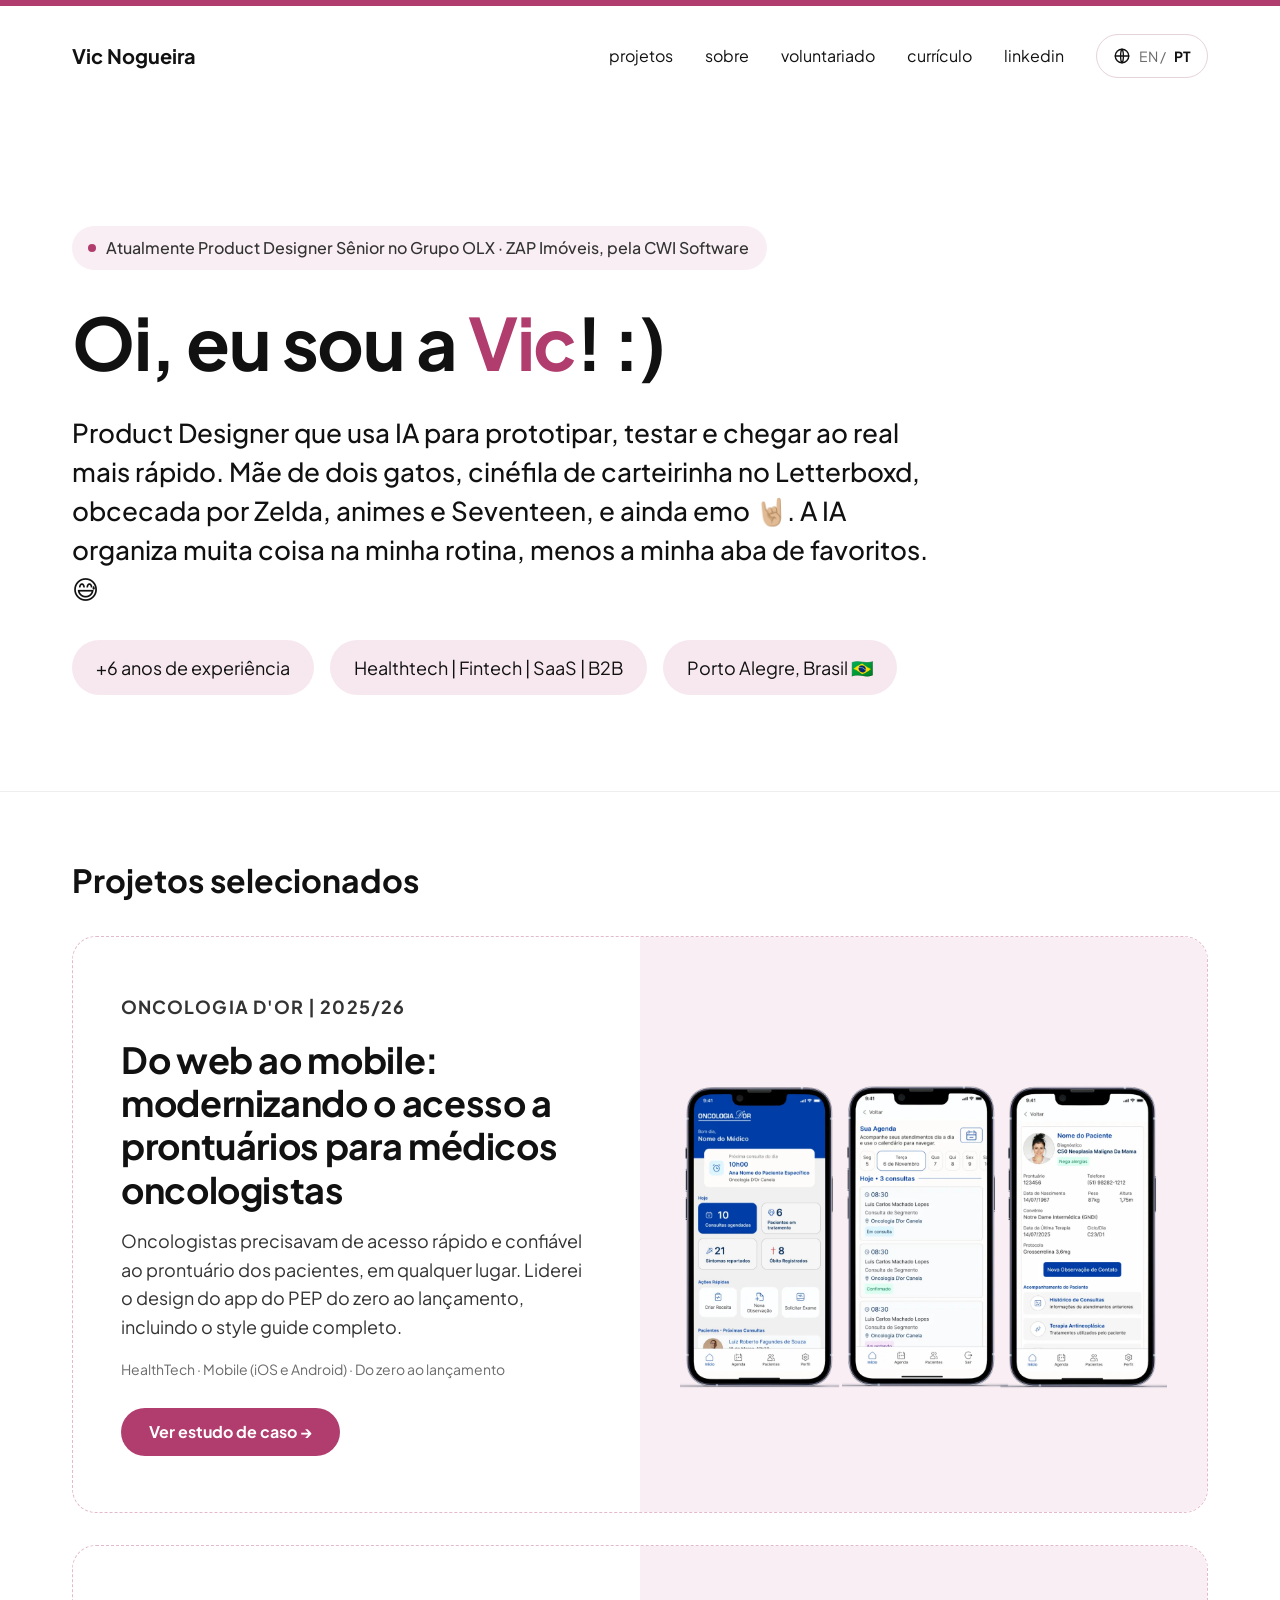
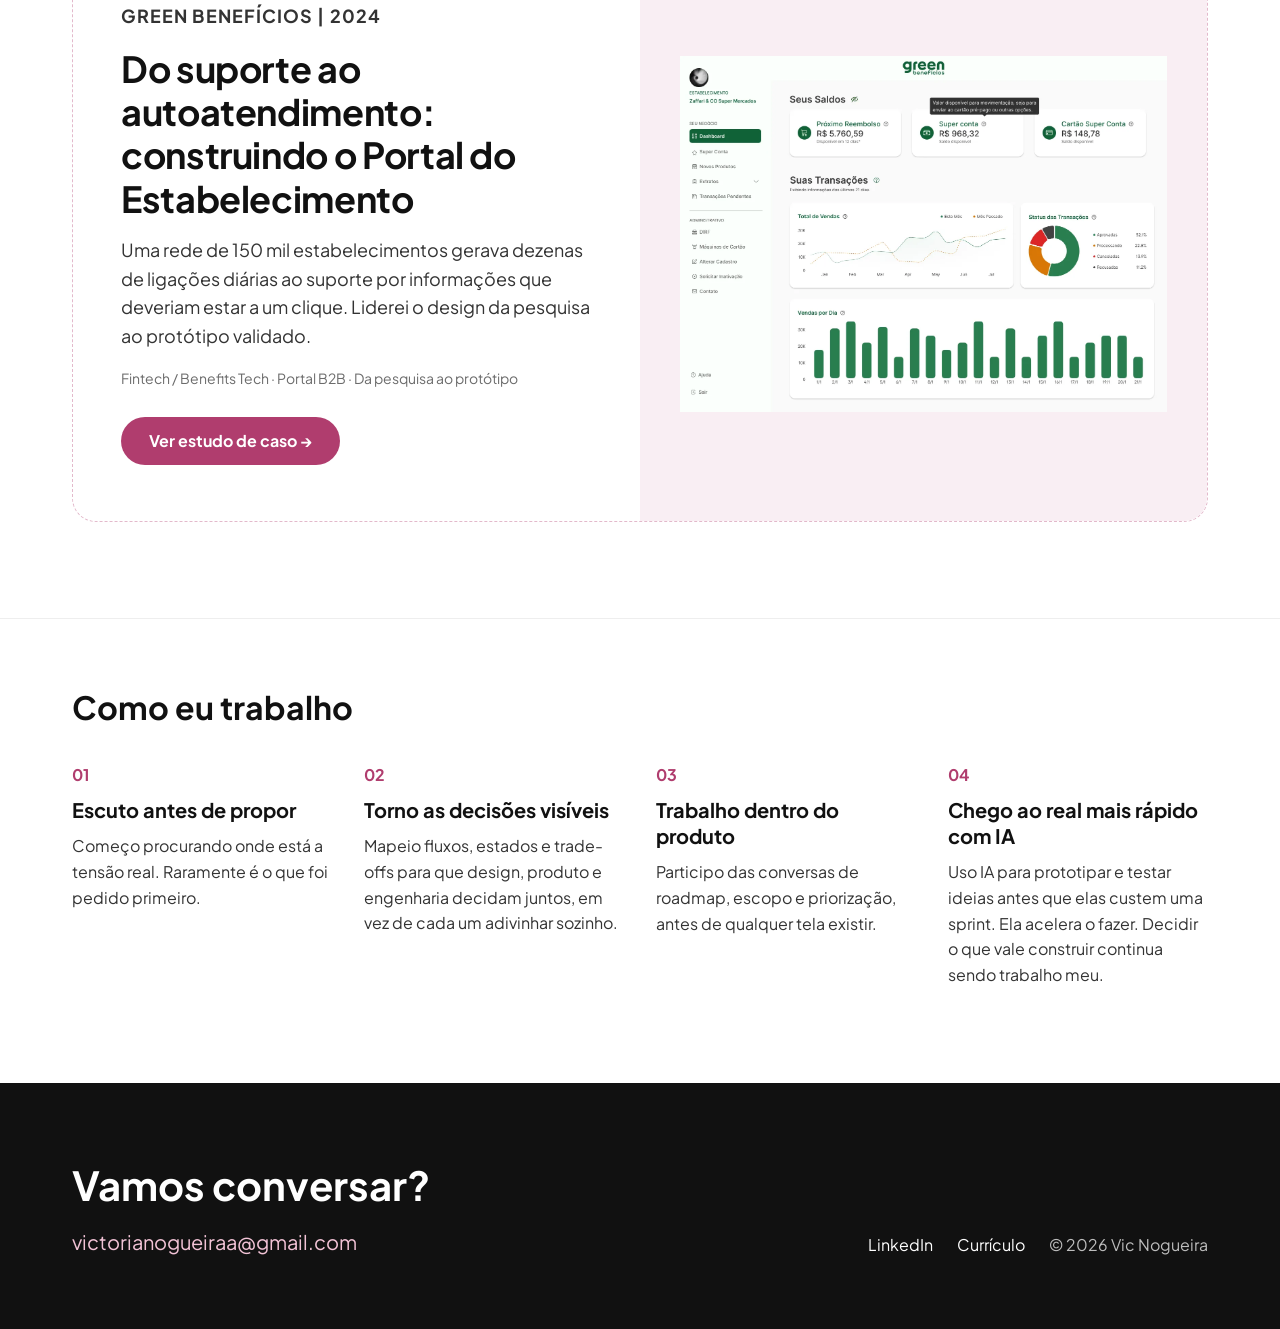
==== portfolio/index.html @ e4507dfe "Add files via upload" ====
<!doctype html>
<html lang="pt-BR">
<head>
  <meta charset="utf-8">
  <meta name="viewport" content="width=device-width, initial-scale=1">
  <title>Vic Nogueira · Product Designer Sênior</title>
  <meta name="description" content="Vic Nogueira, Product Designer Sênior em Porto Alegre. Produtos de healthtech, fintech e B2B, do zero ao lançamento.">
  <meta property="og:title" content="Vic Nogueira · Product Designer Sênior">
  <meta property="og:description" content="Vic Nogueira, Product Designer Sênior em Porto Alegre. Produtos de healthtech, fintech e B2B, do zero ao lançamento.">
  <meta property="og:type" content="website">
  <meta property="og:image" content="https://SEU-DOMINIO.vercel.app/assets/img/pep-dashboard.webp">
  <link rel="alternate" hreflang="pt-BR" href="https://SEU-DOMINIO.vercel.app/index.html">
  <link rel="alternate" hreflang="en" href="https://SEU-DOMINIO.vercel.app/en/index.html">
  <link rel="icon" href="assets/favicon.svg" type="image/svg+xml">
  <link rel="preconnect" href="https://fonts.googleapis.com">
  <link rel="preconnect" href="https://fonts.gstatic.com" crossorigin>
  <link href="https://fonts.googleapis.com/css2?family=Plus+Jakarta+Sans:wght@400;500;600;700&display=swap" rel="stylesheet">
  <link rel="stylesheet" href="assets/css/style.css">
</head>
<body>
  <a class="skip" href="#main">Pular para o conteúdo</a>
  <div class="topbar"></div>
  <header class="site-header">
    <div class="container">
      <a class="logo" href="index.html">Vic Nogueira</a>
      <nav class="nav" aria-label="Principal">
        <a href="index.html#work">projetos</a>
        <a href="sobre.html">sobre</a>
        <a href="voluntariado.html">voluntariado</a>
        <a href="#">currículo</a>
        <a href="https://www.linkedin.com/in/victorianogueira/" target="_blank" rel="noopener">linkedin</a>
        <a class="lang-toggle" href="en/index.html" hreflang="en" lang="en" aria-label="Switch language to English"><svg aria-hidden="true" width="18" height="18" viewBox="0 0 24 24" fill="none" stroke="currentColor" stroke-width="1.8" stroke-linecap="round"><circle cx="12" cy="12" r="9"/><path d="M3 12h18M12 3c2.5 2.8 2.5 15.2 0 18M12 3c-2.5 2.8-2.5 15.2 0 18"/></svg><span class="off">EN /</span><span class="on">PT</span></a>
      </nav>
    </div>
  </header>
  <main id="main">
    <section class="hero">
      <div class="container">
        <p class="status">Atualmente Product Designer Sênior no Grupo OLX · ZAP Imóveis, pela CWI Software</p>
        <h1>Oi, eu sou a <em>Vic</em>! :)</h1>
        <p class="bio">Product Designer que usa IA para prototipar, testar e chegar ao real mais rápido. Mãe de dois gatos, cinéfila de carteirinha no Letterboxd, obcecada por Zelda, animes e Seventeen, e ainda emo 🤘🏼. A IA organiza muita coisa na minha rotina, menos a minha aba de favoritos. 😅</p>
        <ul class="chips"><li>+6 anos de experiência</li><li>Healthtech | Fintech | SaaS | B2B</li><li>Porto Alegre, Brasil 🇧🇷</li></ul>
      </div>
    </section>
    <section class="section" id="work" aria-labelledby="work-title">
      <div class="container">
        <h2 id="work-title">Projetos selecionados</h2>
        <div class="case-list">
        <a class="case-card" href="cases/app-pep.html">
          <div class="content">
            <p class="eyebrow">Oncologia D&#x27;Or | 2025/26</p>
            <h3>Do web ao mobile: modernizando o acesso a prontuários para médicos oncologistas</h3>
            <p>Oncologistas precisavam de acesso rápido e confiável ao prontuário dos pacientes, em qualquer lugar. Liderei o design do app do PEP do zero ao lançamento, incluindo o style guide completo.</p>
            <p class="tags">HealthTech · Mobile (iOS e Android) · Do zero ao lançamento</p>
            <span class="btn">Ver estudo de caso →</span>
          </div>
          <div class="media"><img src="assets/img/pep-dashboard.webp" alt="Telas do app PEP: dashboard inicial, agenda do dia e prontuário" loading="lazy"></div>
        </a>
        <a class="case-card" href="cases/portal-do-estabelecimento.html">
          <div class="content">
            <p class="eyebrow">Green Benefícios | 2024</p>
            <h3>Do suporte ao autoatendimento: construindo o Portal do Estabelecimento</h3>
            <p>Uma rede de 150 mil estabelecimentos gerava dezenas de ligações diárias ao suporte por informações que deveriam estar a um clique. Liderei o design da pesquisa ao protótipo validado.</p>
            <p class="tags">Fintech / Benefits Tech · Portal B2B · Da pesquisa ao protótipo</p>
            <span class="btn">Ver estudo de caso →</span>
          </div>
          <div class="media"><img src="assets/img/portal-dashboard.webp" alt="Dashboard principal do Portal do Estabelecimento" loading="lazy"></div>
        </a>
        </div>
      </div>
    </section>
    <section class="section" aria-labelledby="how-title">
      <div class="container">
        <h2 id="how-title">Como eu trabalho</h2>
        <div class="principles"><div><span class="num">01</span><h3>Escuto antes de propor</h3><p>Começo procurando onde está a tensão real. Raramente é o que foi pedido primeiro.</p></div><div><span class="num">02</span><h3>Torno as decisões visíveis</h3><p>Mapeio fluxos, estados e trade-offs para que design, produto e engenharia decidam juntos, em vez de cada um adivinhar sozinho.</p></div><div><span class="num">03</span><h3>Trabalho dentro do produto</h3><p>Participo das conversas de roadmap, escopo e priorização, antes de qualquer tela existir.</p></div><div><span class="num">04</span><h3>Chego ao real mais rápido com IA</h3><p>Uso IA para prototipar e testar ideias antes que elas custem uma sprint. Ela acelera o fazer. Decidir o que vale construir continua sendo trabalho meu.</p></div></div>
      </div>
    </section>
  </main>
  <footer class="site-footer">
    <div class="container">
      <div>
        <h2>Vamos conversar?</h2>
        <a class="mail" href="mailto:victorianogueiraa@gmail.com">victorianogueiraa@gmail.com</a>
      </div>
      <nav aria-label="Contato">
        <a href="https://www.linkedin.com/in/victorianogueira/" target="_blank" rel="noopener">LinkedIn</a>
        <a href="#">Currículo</a>
        <span class="copy">© 2026 Vic Nogueira</span>
      </nav>
    </div>
  </footer>
</body>
</html>
---- portfolio/assets/css/style.css ----
:root {
  --ink: #111111;
  --body: #333333;
  --gray: #6b6b6b;
  --accent: #b03d6e;
  --accent-dark: #8f2f58;
  --rose: #f9eef3;
  --chip: #f6e8ee;
  --line: #e3b9cb;
  --border: #eeeeee;
  --max: 1136px;
  --pad: 32px;
}

*, *::before, *::after { box-sizing: border-box; }
html { scroll-behavior: smooth; }
body {
  margin: 0;
  font-family: "Plus Jakarta Sans", system-ui, sans-serif;
  color: var(--ink);
  background: #fff;
  line-height: 1.5;
  -webkit-font-smoothing: antialiased;
}
img { max-width: 100%; display: block; }
a { color: inherit; text-decoration: none; }
a:focus-visible, button:focus-visible { outline: 3px solid var(--accent); outline-offset: 3px; border-radius: 6px; }
h1, h2, h3, p { margin: 0; }

.skip { position: absolute; left: -9999px; top: 0; background: var(--ink); color: #fff; padding: 12px 16px; z-index: 10; }
.skip:focus { left: 16px; top: 16px; }

.container { width: 100%; max-width: calc(var(--max) + var(--pad) * 2); margin: 0 auto; padding: 0 var(--pad); }
.eyebrow { font-size: 14px; font-weight: 700; letter-spacing: 0.06em; text-transform: uppercase; color: var(--accent); }
.muted { color: var(--gray); }

/* Header */
.topbar { height: 6px; background: var(--accent); }
.site-header .container { display: flex; flex-wrap: wrap; align-items: center; justify-content: space-between; gap: 16px 32px; padding-top: 28px; padding-bottom: 28px; }
.logo { font-size: 20px; font-weight: 700; }
.nav { display: flex; flex-wrap: wrap; align-items: center; gap: 8px 32px; font-size: 16px; }
.nav a:hover, .nav a[aria-current="page"] { color: var(--accent); }
.lang-toggle { display: inline-flex; align-items: center; gap: 8px; min-height: 44px; padding: 0 16px; border: 1px solid #e5d3db; border-radius: 999px; font-size: 14px; }
.lang-toggle:hover { border-color: var(--accent); }
.lang-toggle .on { font-weight: 700; }
.lang-toggle .off { color: var(--gray); }

/* Hero */
.hero { padding: 120px 0 96px; }
.status { display: inline-flex; align-items: center; gap: 10px; padding: 10px 18px 10px 16px; border-radius: 999px; background: var(--rose); color: var(--body); font-size: 16px; font-weight: 500; margin-bottom: 32px; }
.status::before { content: ""; width: 8px; height: 8px; border-radius: 50%; background: var(--accent); flex: none; }
.hero h1 { font-size: clamp(44px, 7vw, 72px); line-height: 1.1; letter-spacing: -0.02em; font-weight: 700; margin-bottom: 32px; }
.hero h1 em { font-style: normal; color: var(--accent); }
.bio { max-width: 880px; font-size: clamp(20px, 2.2vw, 26px); line-height: 1.5; font-weight: 500; margin-bottom: 32px; }
.chips { display: flex; flex-wrap: wrap; gap: 12px 16px; list-style: none; margin: 0; padding: 0; }
.chips li { padding: 14px 24px; border-radius: 999px; background: var(--chip); font-size: 18px; }

/* Sections */
.section { padding: 64px 0 96px; border-top: 1px solid var(--border); }
.section > .container > h2, .section-title { font-size: 32px; font-weight: 700; margin-bottom: 32px; }

/* Case cards */
.case-list { display: flex; flex-direction: column; gap: 32px; }
.case-card { display: grid; grid-template-columns: 1fr 1fr; border: 1.5px dashed var(--line); border-radius: 24px; overflow: hidden; background: #fff; transition: border-color .2s, transform .2s; }
.case-card:hover { border-color: var(--accent); transform: translateY(-2px); }
.case-card .content { padding: 56px 48px; display: flex; flex-direction: column; justify-content: center; gap: 16px; }
.case-card h3 { font-size: clamp(26px, 3vw, 36px); line-height: 1.2; letter-spacing: -0.01em; }
.case-card p { font-size: 18px; line-height: 1.6; color: var(--body); }
.case-card .tags { font-size: 14px; color: var(--gray); }
.case-card .media { background: var(--rose); display: flex; align-items: center; justify-content: center; padding: 40px; min-height: 380px; }
.case-card .media img { max-height: 420px; width: auto; object-fit: contain; }
.btn { align-self: flex-start; display: inline-flex; align-items: center; min-height: 48px; padding: 0 28px; margin-top: 12px; border-radius: 999px; background: var(--accent); color: #fff; font-weight: 700; }
.case-card:hover .btn { background: var(--accent-dark); }

/* Principles / topic cards */
.principles { display: grid; grid-template-columns: repeat(4, minmax(0, 1fr)); gap: 32px; }
.principles .num, .topic .num { color: var(--accent); font-weight: 700; }
.principles h3 { font-size: 20px; line-height: 1.3; margin: 10px 0; }
.principles p { font-size: 16px; line-height: 1.6; color: var(--body); }
.topics { display: grid; gap: 24px; }
.topics.cols-3 { grid-template-columns: repeat(3, minmax(0, 1fr)); }
.topics.cols-2 { grid-template-columns: repeat(2, minmax(0, 1fr)); }
.topic { padding: 32px 28px; border: 1.5px dashed var(--line); border-radius: 20px; display: flex; flex-direction: column; gap: 12px; }
.topic h3, .topic h4 { font-size: 20px; line-height: 1.3; margin: 0; }
.topic p { font-size: 16px; line-height: 1.6; color: var(--body); }

/* Page heads */
.page-head { padding: 120px 0 48px; text-align: center; }
.page-head h1 { font-size: clamp(48px, 7vw, 72px); letter-spacing: -0.02em; line-height: 1.1; }
.page-head p { margin-top: 16px; font-size: 24px; font-weight: 500; color: var(--accent); }

/* Prose */
.prose p { font-size: 20px; line-height: 1.6; color: var(--body); max-width: 880px; }
.prose p + p { margin-top: 16px; }
.lead { font-size: 22px; line-height: 1.6; font-weight: 500; color: var(--body); max-width: 880px; }

/* Case page */
.case-hero { padding: 120px 0 48px; }
.case-hero h1 { font-size: clamp(38px, 5vw, 56px); line-height: 1.15; letter-spacing: -0.02em; max-width: 980px; margin: 20px 0; }
.overview { padding-bottom: 64px; }
.project-info { display: grid; grid-template-columns: repeat(5, minmax(0, 1fr)); gap: 32px; padding: 32px 40px; border: 1.5px dashed var(--line); border-radius: 20px; margin: 0 0 32px; }
.project-info dt { font-size: 13px; font-weight: 700; letter-spacing: 0.06em; text-transform: uppercase; color: var(--accent); margin-bottom: 6px; }
.project-info dd { margin: 0; font-size: 16px; font-weight: 500; line-height: 1.45; }
.figure { margin: 0; border-radius: 24px; background: var(--rose); padding: 40px; display: flex; justify-content: center; }
.figure img { width: 100%; max-width: 1000px; height: auto; }
.story { padding-top: 32px; padding-bottom: 96px; display: flex; flex-direction: column; gap: 96px; }
.chapter { display: flex; flex-direction: column; gap: 24px; }
.chapter h2 { font-size: clamp(28px, 3vw, 36px); line-height: 1.2; letter-spacing: -0.01em; }
.chapter h3 { font-size: 22px; line-height: 1.3; }
.two-col { display: grid; grid-template-columns: 1fr 1fr; gap: 48px; }
.two-col > div { display: flex; flex-direction: column; gap: 12px; }
.two-col p { font-size: 18px; line-height: 1.6; color: var(--body); }
.challenge { background: var(--rose); border-radius: 24px; padding: 56px 96px; text-align: center; display: flex; flex-direction: column; gap: 16px; align-items: center; }
.challenge p { font-size: clamp(22px, 2.6vw, 32px); font-weight: 700; line-height: 1.35; }
.options { display: grid; grid-template-columns: repeat(3, minmax(0, 1fr)); gap: 24px; }
.option { padding: 28px; border: 1.5px dashed var(--line); border-radius: 20px; display: flex; flex-direction: column; gap: 12px; }
.option.chosen { border: 2px solid var(--accent); background: var(--rose); }
.option h3 { font-size: 20px; }
.option .label { font-size: 13px; font-weight: 700; letter-spacing: 0.06em; text-transform: uppercase; color: var(--gray); }
.option.chosen .verdict, .option.chosen .label.v { color: var(--accent); font-weight: 700; }
.option p { font-size: 16px; line-height: 1.5; color: var(--body); }
.metrics { display: grid; grid-template-columns: repeat(4, minmax(0, 1fr)); gap: 24px; }
.metric { background: var(--rose); border-radius: 20px; padding: 28px 24px; display: flex; flex-direction: column; gap: 8px; }
.metric .k { font-size: 13px; font-weight: 700; letter-spacing: 0.06em; text-transform: uppercase; color: var(--accent); }
.metric .v { font-size: 28px; font-weight: 700; line-height: 1.2; }
.metric .n { font-size: 14px; color: var(--gray); line-height: 1.5; }
.testimonials { display: grid; grid-template-columns: repeat(auto-fit, minmax(280px, 1fr)); gap: 24px; }
.testimonial { margin: 0; padding: 32px; border: 1.5px dashed var(--line); border-radius: 20px; display: flex; flex-direction: column; gap: 12px; }
.testimonial::before { content: "\201C"; font-size: 48px; line-height: .8; font-weight: 700; color: var(--accent); }
.testimonial blockquote { margin: 0; font-size: 22px; font-weight: 600; line-height: 1.4; }
.testimonial figcaption { font-size: 14px; color: var(--gray); }
.next-case { padding: 64px 0 96px; border-top: 1px solid var(--border); }
.next-case h2 { font-size: 32px; margin-bottom: 32px; }

/* About */
.about-quote { text-align: center; padding: 32px 80px; display: flex; flex-direction: column; align-items: center; gap: 8px; margin: 0; }
.about-quote::before { content: "\201C"; font-size: 72px; line-height: .8; font-weight: 700; color: var(--accent); }
.about-quote blockquote { margin: 0; font-size: clamp(22px, 2.6vw, 32px); font-weight: 700; line-height: 1.35; }
.about-quote figcaption { font-size: 16px; color: var(--gray); }
.photos { display: grid; grid-template-columns: 1fr 1fr; gap: 32px; }
.photos img { width: 100%; aspect-ratio: 1 / 1; object-fit: cover; border-radius: 24px; }
.photos img.top { object-position: center 35%; }

/* Volunteering */
.why { background: var(--rose); border-radius: 24px; padding: 40px 48px; display: flex; flex-direction: column; gap: 12px; }
.why p { font-size: clamp(20px, 2.2vw, 28px); font-weight: 600; line-height: 1.4; }
.split { display: grid; grid-template-columns: 1fr 536px; gap: 64px; align-items: center; }
.split h2 { font-size: clamp(30px, 3.4vw, 40px); line-height: 1.2; letter-spacing: -0.01em; margin: 24px 0; }
.split p { font-size: 20px; line-height: 1.6; color: var(--body); }
.split img { border-radius: 24px; width: 100%; aspect-ratio: 4 / 3; object-fit: cover; }

/* Footer */
.site-footer { background: var(--ink); color: #fff; }
.site-footer .container { display: flex; flex-wrap: wrap; justify-content: space-between; align-items: flex-end; gap: 32px; padding-top: 72px; padding-bottom: 72px; }
.site-footer h2 { font-size: 40px; margin-bottom: 12px; }
.site-footer .mail { color: #f2c3d6; font-size: 20px; }
.site-footer .mail:hover { text-decoration: underline; }
.site-footer nav { display: flex; flex-wrap: wrap; gap: 24px; font-size: 16px; }
.site-footer nav a:hover { text-decoration: underline; }
.site-footer .copy { color: #bdbdbd; }

@media (max-width: 1000px) {
  .principles { grid-template-columns: repeat(2, minmax(0, 1fr)); }
  .project-info { grid-template-columns: repeat(3, minmax(0, 1fr)); }
  .metrics { grid-template-columns: repeat(2, minmax(0, 1fr)); }
  .split { grid-template-columns: 1fr; }
}
@media (max-width: 760px) {
  :root { --pad: 20px; }
  .hero, .case-hero, .page-head { padding-top: 64px; }
  .case-card { grid-template-columns: 1fr; }
  .case-card .content { padding: 32px 24px; }
  .case-card .media { min-height: 240px; padding: 24px; }
  .principles, .topics.cols-3, .topics.cols-2, .two-col, .options, .photos, .project-info { grid-template-columns: 1fr; }
  .challenge { padding: 40px 24px; }
  .about-quote { padding: 24px 0; }
  .why { padding: 32px 24px; }
  .figure { padding: 16px; }
  .chips li { font-size: 16px; padding: 12px 20px; }
}
@media (prefers-reduced-motion: reduce) {
  html { scroll-behavior: auto; }
  .case-card { transition: none; }
  .case-card:hover { transform: none; }
}
.chapter-cols h2 { font-size: clamp(26px, 3vw, 32px); line-height: 1.2; }
.chapter-cols p { font-size: 20px; }
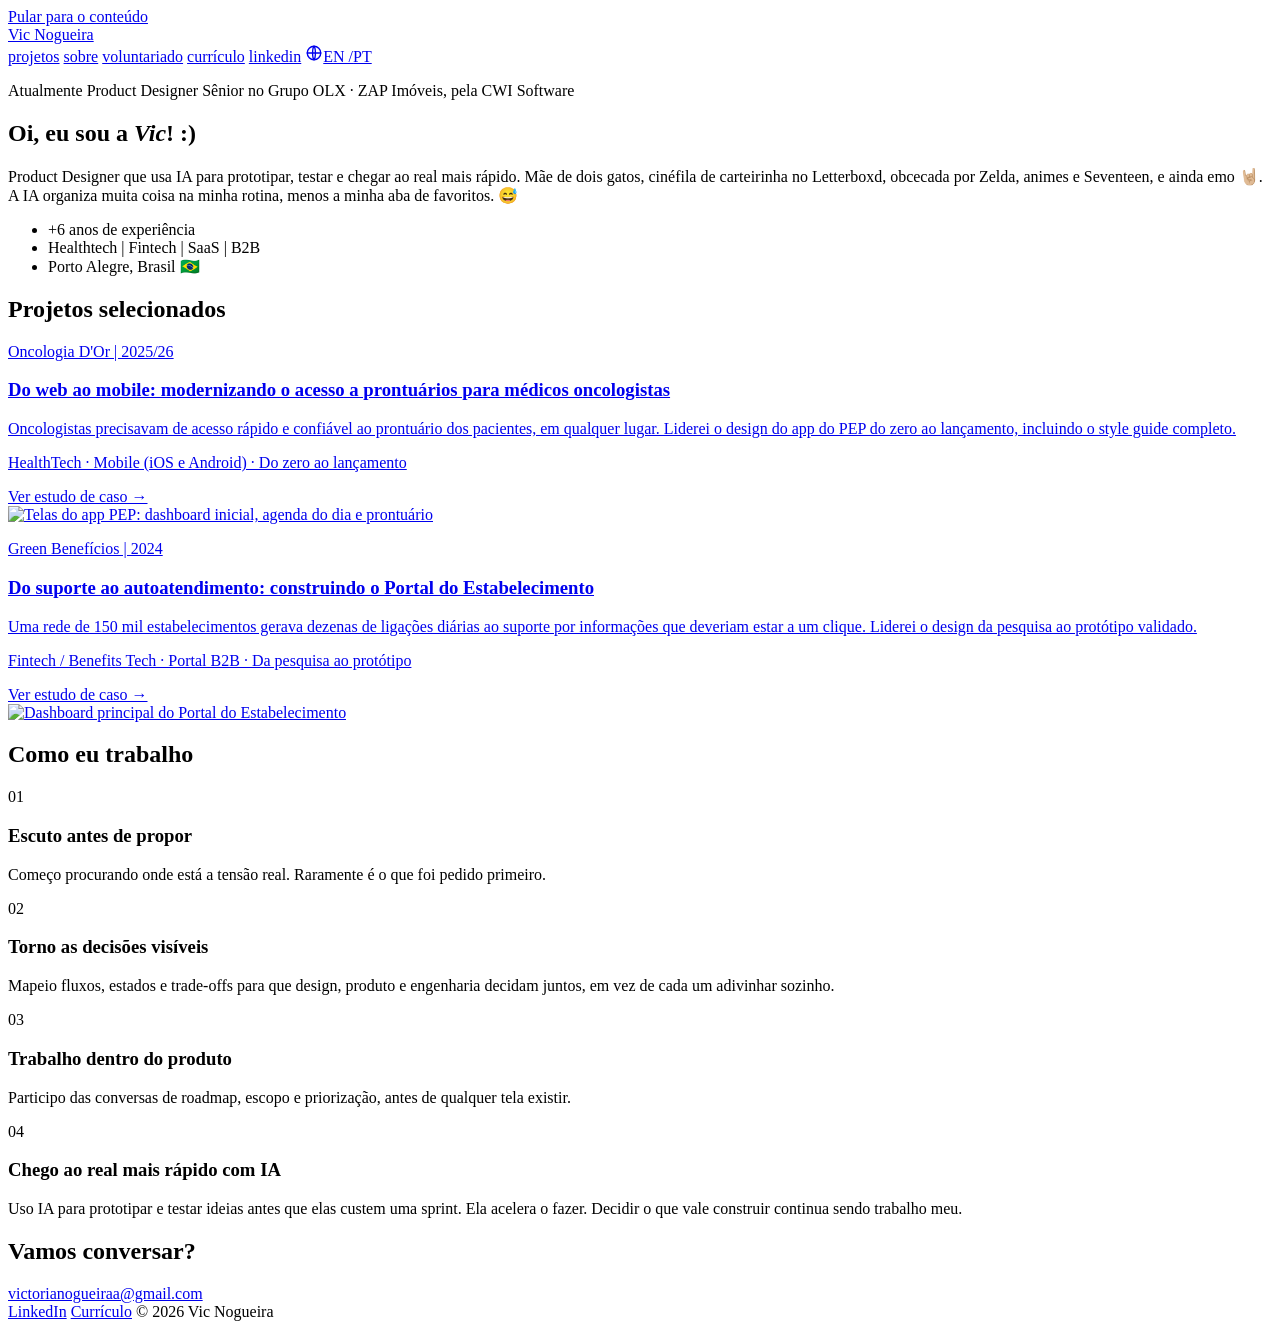
==== commit e3a0b321: "Add files via upload" ====
--- a/portfolio/index.html
+++ b/portfolio/index.html
@@ -8,28 +8,28 @@
   <meta property="og:title" content="Vic Nogueira · Product Designer Sênior">
   <meta property="og:description" content="Vic Nogueira, Product Designer Sênior em Porto Alegre. Produtos de healthtech, fintech e B2B, do zero ao lançamento.">
   <meta property="og:type" content="website">
-  <meta property="og:image" content="https://SEU-DOMINIO.vercel.app/assets/img/pep-dashboard.webp">
-  <link rel="alternate" hreflang="pt-BR" href="https://SEU-DOMINIO.vercel.app/index.html">
-  <link rel="alternate" hreflang="en" href="https://SEU-DOMINIO.vercel.app/en/index.html">
-  <link rel="icon" href="assets/favicon.svg" type="image/svg+xml">
+  <meta property="og:image" content="https://www.victorianogueira.com/assets/img/pep-dashboard.webp">
+  <link rel="alternate" hreflang="pt-BR" href="https://www.victorianogueira.com/">
+  <link rel="alternate" hreflang="en" href="https://www.victorianogueira.com/en">
+  <link rel="icon" href="/assets/favicon.svg" type="image/svg+xml">
   <link rel="preconnect" href="https://fonts.googleapis.com">
   <link rel="preconnect" href="https://fonts.gstatic.com" crossorigin>
   <link href="https://fonts.googleapis.com/css2?family=Plus+Jakarta+Sans:wght@400;500;600;700&display=swap" rel="stylesheet">
-  <link rel="stylesheet" href="assets/css/style.css">
+  <link rel="stylesheet" href="/assets/css/style.css">
 </head>
 <body>
   <a class="skip" href="#main">Pular para o conteúdo</a>
   <div class="topbar"></div>
   <header class="site-header">
     <div class="container">
-      <a class="logo" href="index.html">Vic Nogueira</a>
+      <a class="logo" href="/">Vic Nogueira</a>
       <nav class="nav" aria-label="Principal">
-        <a href="index.html#work">projetos</a>
-        <a href="sobre.html">sobre</a>
-        <a href="voluntariado.html">voluntariado</a>
+        <a href="/#work">projetos</a>
+        <a href="/sobre">sobre</a>
+        <a href="/voluntariado">voluntariado</a>
         <a href="#">currículo</a>
         <a href="https://www.linkedin.com/in/victorianogueira/" target="_blank" rel="noopener">linkedin</a>
-        <a class="lang-toggle" href="en/index.html" hreflang="en" lang="en" aria-label="Switch language to English"><svg aria-hidden="true" width="18" height="18" viewBox="0 0 24 24" fill="none" stroke="currentColor" stroke-width="1.8" stroke-linecap="round"><circle cx="12" cy="12" r="9"/><path d="M3 12h18M12 3c2.5 2.8 2.5 15.2 0 18M12 3c-2.5 2.8-2.5 15.2 0 18"/></svg><span class="off">EN /</span><span class="on">PT</span></a>
+        <a class="lang-toggle" href="/en" hreflang="en" lang="en" aria-label="Switch language to English"><svg aria-hidden="true" width="18" height="18" viewBox="0 0 24 24" fill="none" stroke="currentColor" stroke-width="1.8" stroke-linecap="round"><circle cx="12" cy="12" r="9"/><path d="M3 12h18M12 3c2.5 2.8 2.5 15.2 0 18M12 3c-2.5 2.8-2.5 15.2 0 18"/></svg><span class="off">EN /</span><span class="on">PT</span></a>
       </nav>
     </div>
   </header>
@@ -46,7 +46,7 @@
       <div class="container">
         <h2 id="work-title">Projetos selecionados</h2>
         <div class="case-list">
-        <a class="case-card" href="cases/app-pep.html">
+        <a class="case-card" href="/cases/app-pep">
           <div class="content">
             <p class="eyebrow">Oncologia D&#x27;Or | 2025/26</p>
             <h3>Do web ao mobile: modernizando o acesso a prontuários para médicos oncologistas</h3>
@@ -54,9 +54,9 @@
             <p class="tags">HealthTech · Mobile (iOS e Android) · Do zero ao lançamento</p>
             <span class="btn">Ver estudo de caso →</span>
           </div>
-          <div class="media"><img src="assets/img/pep-dashboard.webp" alt="Telas do app PEP: dashboard inicial, agenda do dia e prontuário" loading="lazy"></div>
+          <div class="media"><img src="/assets/img/pep-dashboard.webp" alt="Telas do app PEP: dashboard inicial, agenda do dia e prontuário" loading="lazy"></div>
         </a>
-        <a class="case-card" href="cases/portal-do-estabelecimento.html">
+        <a class="case-card" href="/cases/portal-do-estabelecimento">
           <div class="content">
             <p class="eyebrow">Green Benefícios | 2024</p>
             <h3>Do suporte ao autoatendimento: construindo o Portal do Estabelecimento</h3>
@@ -64,7 +64,7 @@
             <p class="tags">Fintech / Benefits Tech · Portal B2B · Da pesquisa ao protótipo</p>
             <span class="btn">Ver estudo de caso →</span>
           </div>
-          <div class="media"><img src="assets/img/portal-dashboard.webp" alt="Dashboard principal do Portal do Estabelecimento" loading="lazy"></div>
+          <div class="media"><img src="/assets/img/portal-dashboard.webp" alt="Dashboard principal do Portal do Estabelecimento" loading="lazy"></div>
         </a>
         </div>
       </div>
